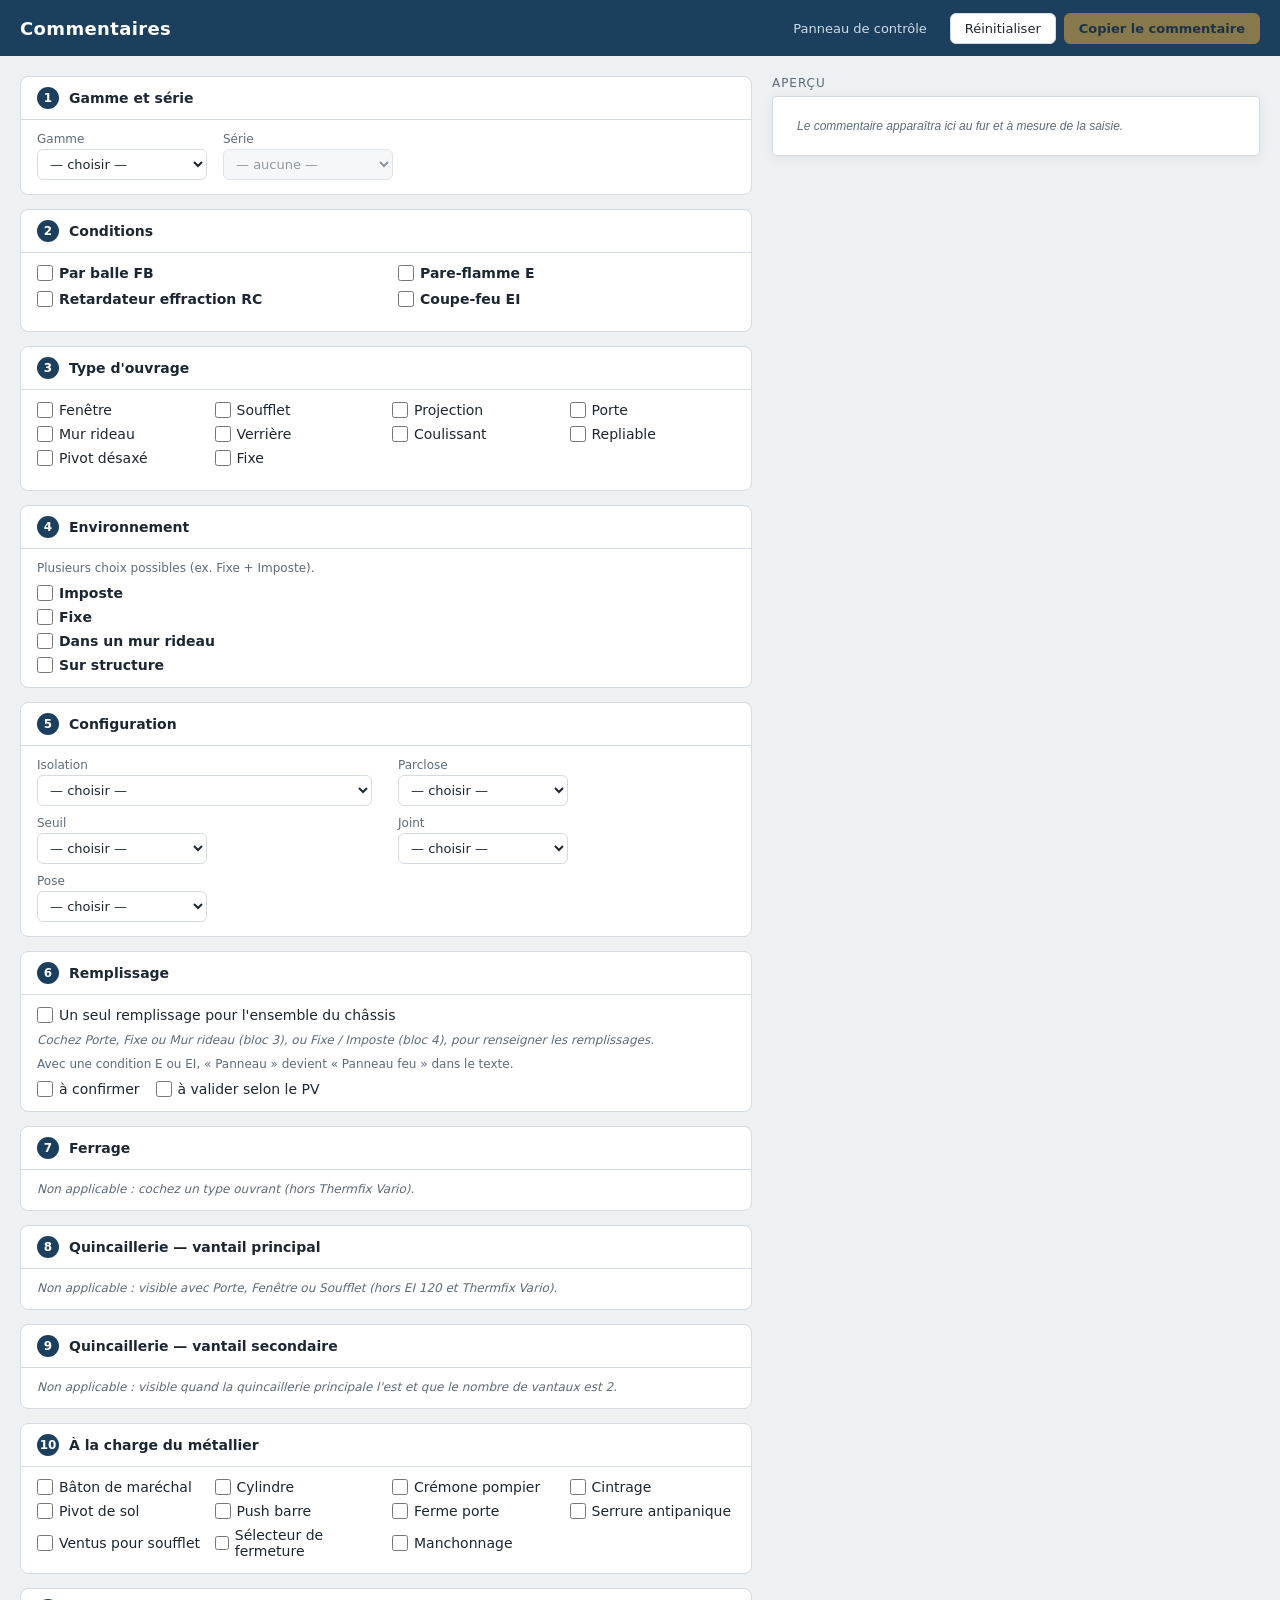
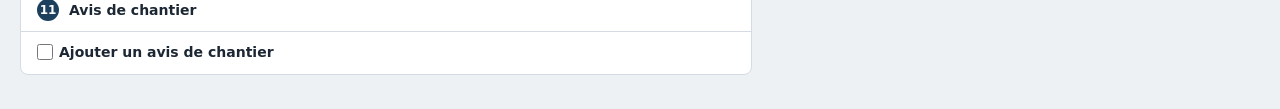
==== index.html @ 2410a98b "Application Commentaires : formulaire, générateur, panneau de contrôle - Cahier des charges unifié (" ====
<!doctype html>
<html lang="fr">
<head>
  <meta charset="utf-8">
  <meta name="viewport" content="width=device-width, initial-scale=1">
  <title>Commentaires</title>
  <link rel="icon" href="data:image/svg+xml,%3Csvg xmlns='http://www.w3.org/2000/svg' viewBox='0 0 32 32'%3E%3Crect width='32' height='32' rx='6' fill='%231d3f5e'/%3E%3Cpath d='M8 10h16M8 16h16M8 22h10' stroke='white' stroke-width='3' stroke-linecap='round'/%3E%3C/svg%3E">
  <link rel="stylesheet" href="css/style.css">
</head>
<body>
  <header class="entete">
    <h1>Commentaires</h1>
    <div class="actions">
      <a class="btn discret" href="admin.html">Panneau de contrôle</a>
      <button type="button" class="btn" id="btn-reinit">Réinitialiser</button>
      <button type="button" class="btn principal" id="btn-copier" disabled>Copier le commentaire</button>
    </div>
  </header>

  <main class="page">
    <div class="col-form">
      <form id="formulaire" autocomplete="off" onsubmit="return false">
        <p class="chargement">Chargement…</p>
      </form>
    </div>
    <aside class="col-apercu" aria-label="Aperçu du commentaire">
      <div class="apercu-titre">Aperçu</div>
      <div class="feuille"><div id="apercu"></div></div>
    </aside>
  </main>

  <dialog id="dlg-ventouses">
    <form method="dialog">
      <h2>Ventouses</h2>
      <p class="note">Texte libre — une ligne = une puce. Ex. : Bandeau ventouses (300kg)</p>
      <textarea rows="6" aria-label="Texte ventouses"></textarea>
      <div class="actions">
        <button class="btn" value="annuler">Annuler</button>
        <button class="btn principal" value="ok">Valider</button>
      </div>
    </form>
  </dialog>

  <div id="toast" role="status" aria-live="polite"></div>

  <script src="js/regles.js"></script>
  <script src="js/generateur.js"></script>
  <script src="js/donnees.js"></script>
  <script src="js/formulaire.js"></script>
  <script src="js/app.js"></script>
</body>
</html>
---- css/style.css ----
:root {
  --fond: #eef1f4;
  --carte: #ffffff;
  --encre: #1c2733;
  --doux: #5d6b7a;
  --trait: #d5dbe2;
  --accent: #1d3f5e;
  --accent-clair: #e3ecf5;
  --alerte: #a33a1c;
  --alerte-fond: #fdf0ea;
  --rayon: 8px;
  --entete: 56px;
  font-family: "Segoe UI", system-ui, -apple-system, Roboto, Arial, sans-serif;
  color: var(--encre);
}
* { box-sizing: border-box; }
body { margin: 0; background: var(--fond); font-size: 14px; }
[hidden] { display: none !important; }

/* ---------- en-tête ---------- */
.entete {
  position: sticky; top: 0; z-index: 10; height: var(--entete);
  display: flex; align-items: center; justify-content: space-between; gap: 12px;
  padding: 0 20px; background: var(--accent); color: #fff;
}
.entete h1 { margin: 0; font-size: 18px; font-weight: 600; letter-spacing: .02em; }
.actions { display: flex; gap: 8px; align-items: center; flex-wrap: wrap; }

.btn {
  font: inherit; font-size: 13px; padding: 7px 14px; border-radius: 6px; cursor: pointer;
  border: 1px solid var(--trait); background: #fff; color: var(--encre); text-decoration: none;
}
.btn:hover { background: #f5f7f9; }
.btn.principal { background: #f2b33d; border-color: #f2b33d; color: #1c2733; font-weight: 600; }
.btn.principal:hover { background: #e9a522; }
.btn:disabled { opacity: .5; cursor: not-allowed; }
.entete .btn.discret { background: transparent; color: #cfdbe7; border-color: transparent; }
.entete .btn.discret:hover { color: #fff; text-decoration: underline; }
.btn.petit { padding: 4px 10px; font-size: 12px; }
.btn:focus-visible, input:focus-visible, select:focus-visible, textarea:focus-visible {
  outline: 2px solid #f2b33d; outline-offset: 1px;
}

/* ---------- mise en page ---------- */
.page { display: grid; grid-template-columns: minmax(0, 3fr) minmax(0, 2fr); gap: 20px; padding: 20px; align-items: start; }
.col-apercu { position: sticky; top: calc(var(--entete) + 20px); }
.apercu-titre { font-size: 12px; text-transform: uppercase; letter-spacing: .08em; color: var(--doux); margin-bottom: 6px; }
.feuille {
  background: #fff; border: 1px solid var(--trait); border-radius: 4px; box-shadow: 0 2px 10px rgba(20, 40, 60, .07);
  padding: 22px 24px; max-height: calc(100vh - var(--entete) - 80px); overflow-y: auto;
}
#apercu { font-family: Arial, Helvetica, sans-serif; font-size: 9pt; width: 70ch; max-width: 100%; color: #000; }
.apercu-vide { color: var(--doux); font-family: inherit; font-style: italic; margin: 0; }

/* ---------- blocs ---------- */
.bloc { background: var(--carte); border: 1px solid var(--trait); border-radius: var(--rayon); margin-bottom: 14px; }
.bloc h2 {
  margin: 0; padding: 10px 16px; font-size: 14px; font-weight: 600; border-bottom: 1px solid var(--trait);
  display: flex; align-items: center; gap: 10px;
}
.num {
  display: inline-grid; place-items: center; width: 22px; height: 22px; border-radius: 50%;
  background: var(--accent); color: #fff; font-size: 12px;
}
.corps { padding: 12px 16px 14px; display: flex; flex-direction: column; gap: 10px; }
.cond { display: contents; }
.cond > * { }
.sous-bloc { border-left: 3px solid var(--accent-clair); padding: 4px 0 4px 12px; display: flex; flex-direction: column; gap: 6px; }
.sous-bloc h3 { margin: 0; font-size: 13px; color: var(--accent); }
.rangee { display: flex; flex-wrap: wrap; gap: 8px 16px; align-items: flex-end; }
.deux-col { display: grid; grid-template-columns: 1fr 1fr; gap: 10px 24px; }
.deux-col > div { display: flex; flex-direction: column; gap: 10px; }
.champ { display: flex; flex-direction: column; gap: 3px; min-width: 0; }
.lbl { font-size: 12px; color: var(--doux); }
.lbl-inline { font-size: 13px; color: var(--doux); }
.groupe { display: flex; flex-wrap: wrap; align-items: center; gap: 8px 12px; }

select, input[type=text], input[type=number], textarea {
  font: inherit; font-size: 13px; padding: 6px 8px; border: 1px solid var(--trait); border-radius: 6px; background: #fff; color: var(--encre);
  min-width: 0; max-width: 100%;
}
select { min-width: 170px; }
select:disabled { background: #f3f5f7; color: var(--doux); }
input.court { width: 90px; }
textarea { width: 100%; resize: vertical; }
.avec-unite { display: inline-flex; align-items: center; gap: 4px; }
.unite { font-size: 12px; color: var(--doux); }

.chk { display: inline-flex; align-items: center; gap: 6px; cursor: pointer; user-select: none; }
.chk input { width: 16px; height: 16px; accent-color: var(--accent); margin: 0; }
.chk.fort span { font-weight: 600; }
.chk.grise { opacity: .4; cursor: not-allowed; }
.grille-types { display: grid; grid-template-columns: repeat(auto-fill, minmax(150px, 1fr)); gap: 8px 12px; }
.liste-env { display: flex; flex-direction: column; gap: 8px; }
.condition { display: flex; flex-direction: column; gap: 6px; }
.puces-niveaux { display: flex; flex-wrap: wrap; gap: 6px 14px; padding-left: 22px; }
.element { display: flex; flex-direction: column; gap: 6px; padding: 6px 0; border-top: 1px dashed #e6eaee; }
.element:first-of-type { border-top: none; }
.details { padding-left: 22px; display: flex; flex-direction: column; gap: 6px; }
.etiquette { font-size: 12px; background: var(--accent-clair); color: var(--accent); padding: 2px 8px; border-radius: 10px; }
.resume { font-size: 12px; color: var(--doux); font-style: italic; }
.note { margin: 0; font-size: 12px; color: var(--doux); }
.note.vide { font-style: italic; }
.alerte { background: var(--alerte-fond); color: var(--alerte); border: 1px solid #f0c7b6; border-radius: 6px; padding: 8px 12px; font-size: 13px; }
.chargement { color: var(--doux); }

/* ---------- boîte de dialogue ---------- */
dialog { border: none; border-radius: var(--rayon); padding: 0; width: min(520px, calc(100vw - 32px)); box-shadow: 0 20px 50px rgba(0, 0, 0, .25); }
dialog::backdrop { background: rgba(20, 30, 40, .45); }
dialog form { padding: 18px; display: flex; flex-direction: column; gap: 10px; }
dialog h2 { margin: 0; font-size: 16px; }
dialog .actions { justify-content: flex-end; }

/* ---------- toast ---------- */
#toast {
  position: fixed; left: 50%; bottom: 24px; transform: translate(-50%, 20px); opacity: 0; pointer-events: none;
  background: var(--encre); color: #fff; padding: 10px 16px; border-radius: 6px; font-size: 13px; transition: .2s;
}
#toast.visible { opacity: 1; transform: translate(-50%, 0); }
#toast.erreur { background: var(--alerte); }

/* ---------- petits écrans ---------- */
@media (max-width: 960px) {
  .page { grid-template-columns: 1fr; padding: 12px 16px; }
  .col-apercu { position: static; }
  .feuille { max-height: none; }
  #apercu { width: auto; }
}
@media (max-width: 560px) {
  .entete { height: auto; padding: 10px 16px; flex-wrap: wrap; position: static; }
  .deux-col { grid-template-columns: 1fr; }
  select { min-width: 0; width: 100%; }
}
.champ > select, .champ > input, .champ > .avec-unite { align-self: flex-start; }
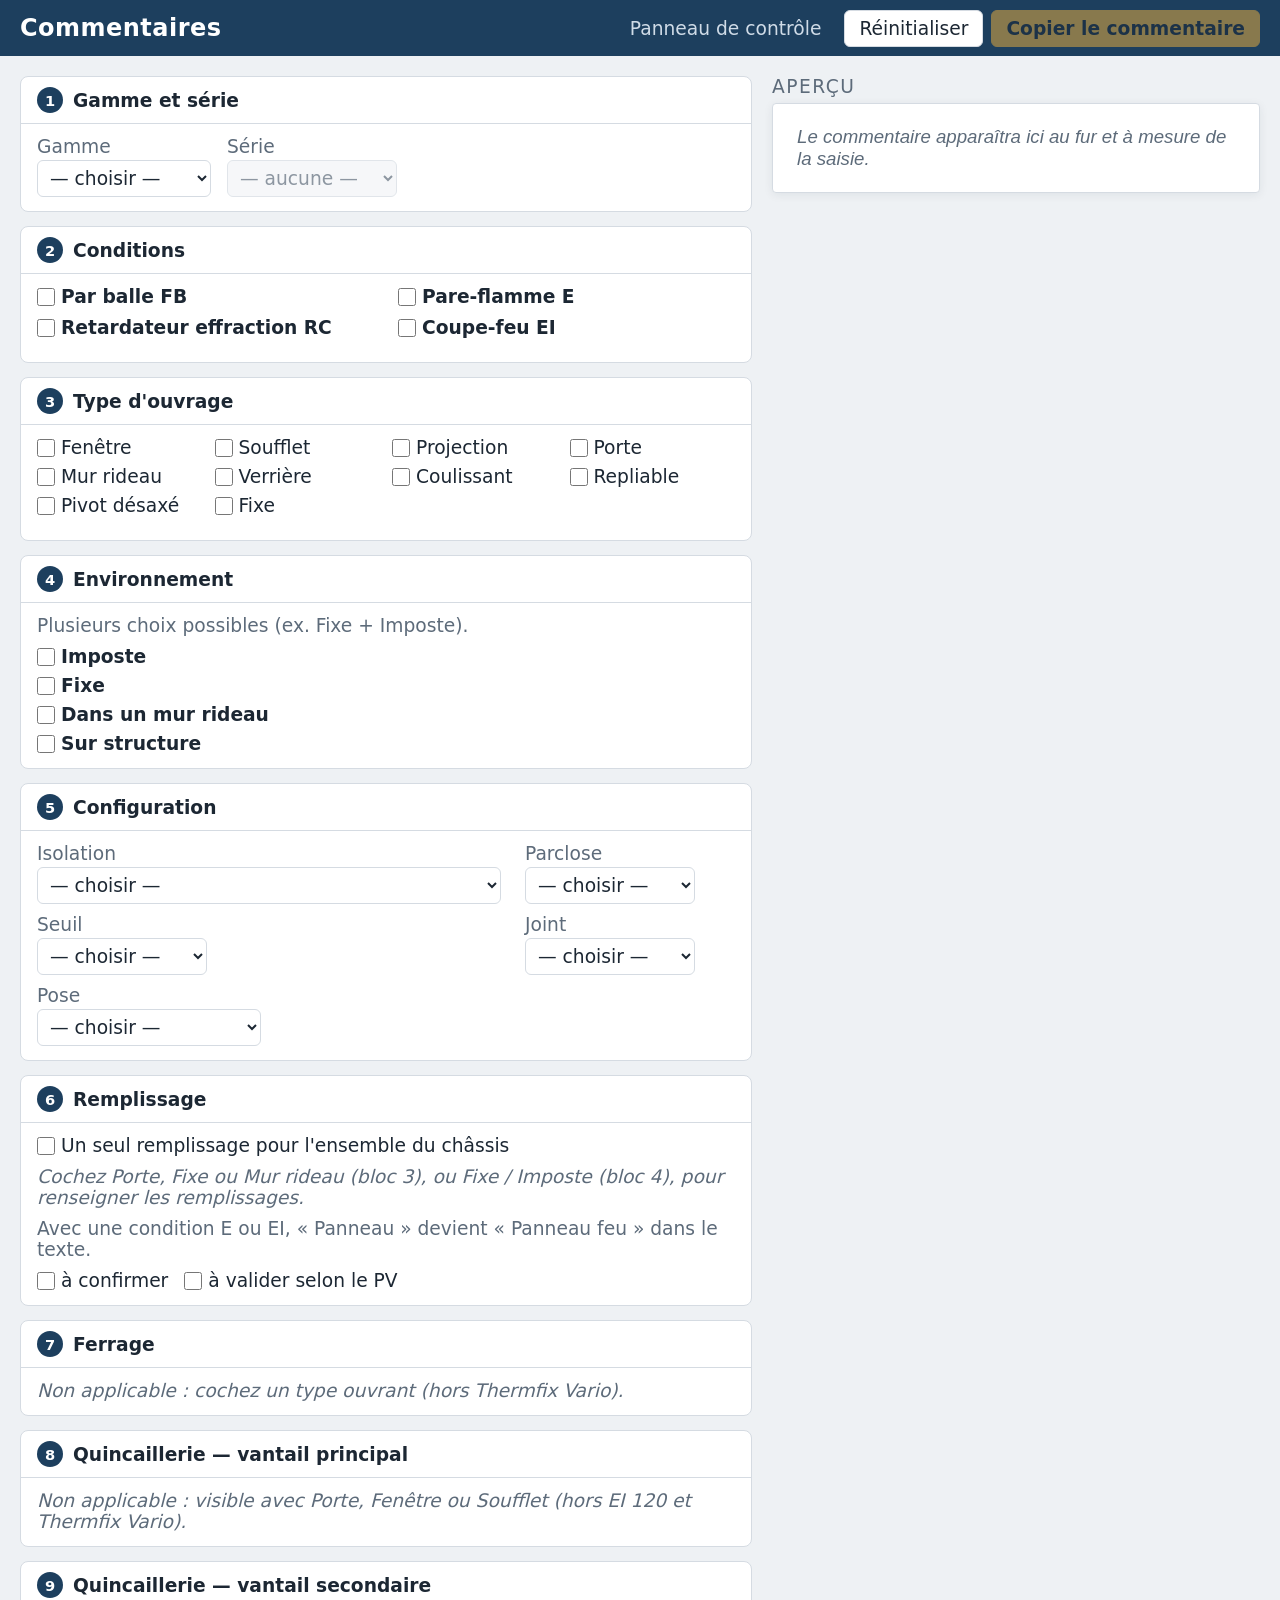
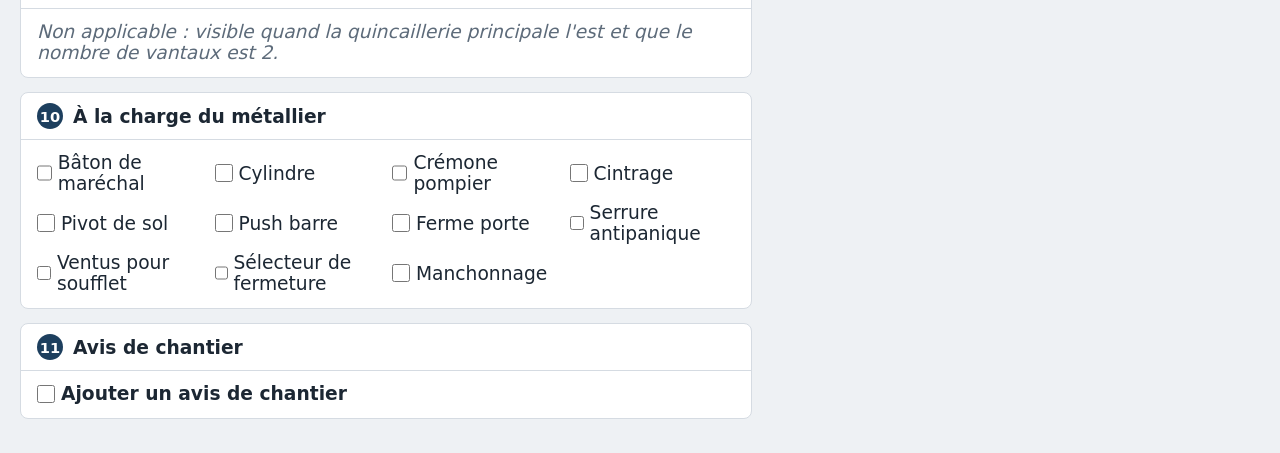
==== commit e20614e7: "Application installable sur Windows (Edge/Chrome) et utilisable hors connexion Co-Authored-By: Claud" ====
--- a/index.html
+++ b/index.html
@@ -5,12 +5,16 @@
   <meta name="viewport" content="width=device-width, initial-scale=1">
   <title>Commentaires</title>
   <link rel="icon" href="data:image/svg+xml,%3Csvg xmlns='http://www.w3.org/2000/svg' viewBox='0 0 32 32'%3E%3Crect width='32' height='32' rx='6' fill='%231d3f5e'/%3E%3Cpath d='M8 10h16M8 16h16M8 22h10' stroke='white' stroke-width='3' stroke-linecap='round'/%3E%3C/svg%3E">
+  <link rel="manifest" href="manifest.webmanifest">
+  <meta name="theme-color" content="#1d3f5e">
+  <link rel="apple-touch-icon" href="icones/apple-touch-icon.png">
   <link rel="stylesheet" href="css/style.css">
 </head>
 <body>
   <header class="entete">
     <h1>Commentaires</h1>
     <div class="actions">
+      <button type="button" class="btn" id="btn-installer" hidden title="Installer Commentaires comme une application sur ce poste">Installer l'application</button>
       <a class="btn discret" href="admin.html">Panneau de contrôle</a>
       <button type="button" class="btn" id="btn-reinit">Réinitialiser</button>
       <button type="button" class="btn principal" id="btn-copier" disabled>Copier le commentaire</button>
@@ -48,5 +52,6 @@
   <script src="js/donnees.js"></script>
   <script src="js/formulaire.js"></script>
   <script src="js/app.js"></script>
+  <script src="js/pwa.js"></script>
 </body>
 </html>
--- a/css/style.css
+++ b/css/style.css
@@ -14,7 +14,7 @@
   color: var(--encre);
 }
 * { box-sizing: border-box; }
-body { margin: 0; background: var(--fond); font-size: 14px; }
+body { margin: 0; background: var(--fond); font-size: 14pt; }
 [hidden] { display: none !important; }
 
 /* ---------- en-tête ---------- */
@@ -23,11 +23,11 @@
   display: flex; align-items: center; justify-content: space-between; gap: 12px;
   padding: 0 20px; background: var(--accent); color: #fff;
 }
-.entete h1 { margin: 0; font-size: 18px; font-weight: 600; letter-spacing: .02em; }
+.entete h1 { margin: 0; font-size: 18pt; font-weight: 600; letter-spacing: .02em; }
 .actions { display: flex; gap: 8px; align-items: center; flex-wrap: wrap; }
 
 .btn {
-  font: inherit; font-size: 13px; padding: 7px 14px; border-radius: 6px; cursor: pointer;
+  font: inherit; font-size: 14pt; padding: 7px 14px; border-radius: 6px; cursor: pointer;
   border: 1px solid var(--trait); background: #fff; color: var(--encre); text-decoration: none;
 }
 .btn:hover { background: #f5f7f9; }
@@ -36,7 +36,7 @@
 .btn:disabled { opacity: .5; cursor: not-allowed; }
 .entete .btn.discret { background: transparent; color: #cfdbe7; border-color: transparent; }
 .entete .btn.discret:hover { color: #fff; text-decoration: underline; }
-.btn.petit { padding: 4px 10px; font-size: 12px; }
+.btn.petit { padding: 4px 10px; font-size: 14pt; }
 .btn:focus-visible, input:focus-visible, select:focus-visible, textarea:focus-visible {
   outline: 2px solid #f2b33d; outline-offset: 1px;
 }
@@ -44,39 +44,39 @@
 /* ---------- mise en page ---------- */
 .page { display: grid; grid-template-columns: minmax(0, 3fr) minmax(0, 2fr); gap: 20px; padding: 20px; align-items: start; }
 .col-apercu { position: sticky; top: calc(var(--entete) + 20px); }
-.apercu-titre { font-size: 12px; text-transform: uppercase; letter-spacing: .08em; color: var(--doux); margin-bottom: 6px; }
+.apercu-titre { font-size: 14pt; text-transform: uppercase; letter-spacing: .08em; color: var(--doux); margin-bottom: 6px; }
 .feuille {
   background: #fff; border: 1px solid var(--trait); border-radius: 4px; box-shadow: 0 2px 10px rgba(20, 40, 60, .07);
   padding: 22px 24px; max-height: calc(100vh - var(--entete) - 80px); overflow-y: auto;
 }
-#apercu { font-family: Arial, Helvetica, sans-serif; font-size: 9pt; width: 70ch; max-width: 100%; color: #000; }
+#apercu { font-family: Arial, Helvetica, sans-serif; font-size: 14pt; width: 70ch; max-width: 100%; color: #000; }
 .apercu-vide { color: var(--doux); font-family: inherit; font-style: italic; margin: 0; }
 
 /* ---------- blocs ---------- */
 .bloc { background: var(--carte); border: 1px solid var(--trait); border-radius: var(--rayon); margin-bottom: 14px; }
 .bloc h2 {
-  margin: 0; padding: 10px 16px; font-size: 14px; font-weight: 600; border-bottom: 1px solid var(--trait);
+  margin: 0; padding: 10px 16px; font-size: 14pt; font-weight: 600; border-bottom: 1px solid var(--trait);
   display: flex; align-items: center; gap: 10px;
 }
 .num {
-  display: inline-grid; place-items: center; width: 22px; height: 22px; border-radius: 50%;
-  background: var(--accent); color: #fff; font-size: 12px;
+  display: inline-grid; place-items: center; width: 26px; height: 26px; border-radius: 50%;
+  background: var(--accent); color: #fff; font-size: 11pt;
 }
 .corps { padding: 12px 16px 14px; display: flex; flex-direction: column; gap: 10px; }
 .cond { display: contents; }
 .cond > * { }
 .sous-bloc { border-left: 3px solid var(--accent-clair); padding: 4px 0 4px 12px; display: flex; flex-direction: column; gap: 6px; }
-.sous-bloc h3 { margin: 0; font-size: 13px; color: var(--accent); }
+.sous-bloc h3 { margin: 0; font-size: 14pt; color: var(--accent); }
 .rangee { display: flex; flex-wrap: wrap; gap: 8px 16px; align-items: flex-end; }
 .deux-col { display: grid; grid-template-columns: 1fr 1fr; gap: 10px 24px; }
 .deux-col > div { display: flex; flex-direction: column; gap: 10px; }
 .champ { display: flex; flex-direction: column; gap: 3px; min-width: 0; }
-.lbl { font-size: 12px; color: var(--doux); }
-.lbl-inline { font-size: 13px; color: var(--doux); }
+.lbl { font-size: 14pt; color: var(--doux); }
+.lbl-inline { font-size: 14pt; color: var(--doux); }
 .groupe { display: flex; flex-wrap: wrap; align-items: center; gap: 8px 12px; }
 
 select, input[type=text], input[type=number], textarea {
-  font: inherit; font-size: 13px; padding: 6px 8px; border: 1px solid var(--trait); border-radius: 6px; background: #fff; color: var(--encre);
+  font: inherit; font-size: 14pt; padding: 6px 8px; border: 1px solid var(--trait); border-radius: 6px; background: #fff; color: var(--encre);
   min-width: 0; max-width: 100%;
 }
 select { min-width: 170px; }
@@ -84,10 +84,10 @@
 input.court { width: 90px; }
 textarea { width: 100%; resize: vertical; }
 .avec-unite { display: inline-flex; align-items: center; gap: 4px; }
-.unite { font-size: 12px; color: var(--doux); }
+.unite { font-size: 14pt; color: var(--doux); }
 
 .chk { display: inline-flex; align-items: center; gap: 6px; cursor: pointer; user-select: none; }
-.chk input { width: 16px; height: 16px; accent-color: var(--accent); margin: 0; }
+.chk input { width: 18px; height: 18px; accent-color: var(--accent); margin: 0; }
 .chk.fort span { font-weight: 600; }
 .chk.grise { opacity: .4; cursor: not-allowed; }
 .grille-types { display: grid; grid-template-columns: repeat(auto-fill, minmax(150px, 1fr)); gap: 8px 12px; }
@@ -97,24 +97,24 @@
 .element { display: flex; flex-direction: column; gap: 6px; padding: 6px 0; border-top: 1px dashed #e6eaee; }
 .element:first-of-type { border-top: none; }
 .details { padding-left: 22px; display: flex; flex-direction: column; gap: 6px; }
-.etiquette { font-size: 12px; background: var(--accent-clair); color: var(--accent); padding: 2px 8px; border-radius: 10px; }
-.resume { font-size: 12px; color: var(--doux); font-style: italic; }
-.note { margin: 0; font-size: 12px; color: var(--doux); }
+.etiquette { font-size: 14pt; background: var(--accent-clair); color: var(--accent); padding: 2px 8px; border-radius: 10px; }
+.resume { font-size: 14pt; color: var(--doux); font-style: italic; }
+.note { margin: 0; font-size: 14pt; color: var(--doux); }
 .note.vide { font-style: italic; }
-.alerte { background: var(--alerte-fond); color: var(--alerte); border: 1px solid #f0c7b6; border-radius: 6px; padding: 8px 12px; font-size: 13px; }
+.alerte { background: var(--alerte-fond); color: var(--alerte); border: 1px solid #f0c7b6; border-radius: 6px; padding: 8px 12px; font-size: 14pt; }
 .chargement { color: var(--doux); }
 
 /* ---------- boîte de dialogue ---------- */
 dialog { border: none; border-radius: var(--rayon); padding: 0; width: min(520px, calc(100vw - 32px)); box-shadow: 0 20px 50px rgba(0, 0, 0, .25); }
 dialog::backdrop { background: rgba(20, 30, 40, .45); }
 dialog form { padding: 18px; display: flex; flex-direction: column; gap: 10px; }
-dialog h2 { margin: 0; font-size: 16px; }
+dialog h2 { margin: 0; font-size: 16pt; }
 dialog .actions { justify-content: flex-end; }
 
 /* ---------- toast ---------- */
 #toast {
   position: fixed; left: 50%; bottom: 24px; transform: translate(-50%, 20px); opacity: 0; pointer-events: none;
-  background: var(--encre); color: #fff; padding: 10px 16px; border-radius: 6px; font-size: 13px; transition: .2s;
+  background: var(--encre); color: #fff; padding: 10px 16px; border-radius: 6px; font-size: 14pt; transition: .2s;
 }
 #toast.visible { opacity: 1; transform: translate(-50%, 0); }
 #toast.erreur { background: var(--alerte); }
@@ -132,3 +132,4 @@
   select { min-width: 0; width: 100%; }
 }
 .champ > select, .champ > input, .champ > .avec-unite { align-self: flex-start; }
+.details .champ > input[type=text] { width: min(460px, 100%); }
